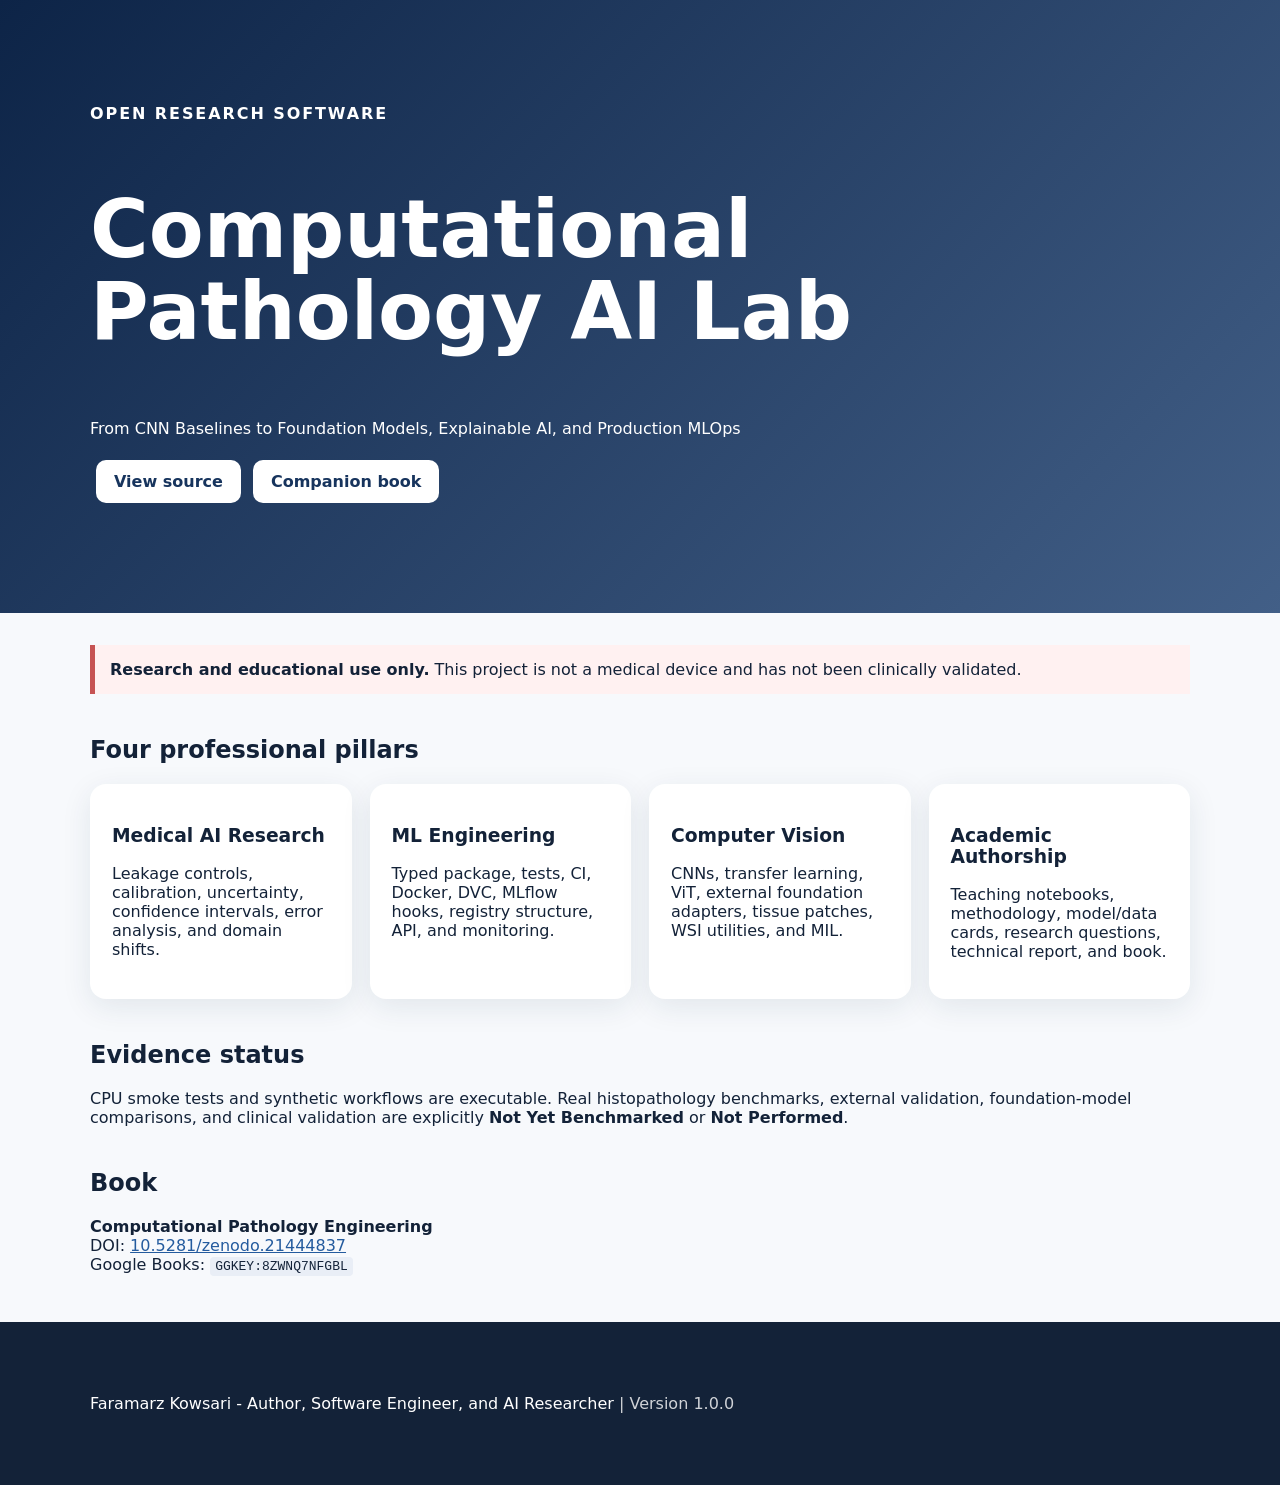
==== website/index.html @ 9e193495 "Transform project into Computational Pathology AI Lab v1.0.0 Rebuild the original CU Boulder cancer " ====
<!doctype html><html lang="en"><head>
<meta charset="utf-8"><meta name="viewport" content="width=device-width,initial-scale=1">
<title>Computational Pathology AI Lab | Faramarz Kowsari</title>
<meta name="description" content="Production-oriented computational pathology research platform: CNNs, transformers, foundation adapters, whole-slide MIL, explainable AI, uncertainty, MLOps, API, and academic documentation.">
<link rel="canonical" href="https://FaramarzKowsari.github.io/computational-pathology-ai-lab/">
<meta property="og:title" content="Computational Pathology AI Lab"><meta property="og:description" content="From CNN baselines to foundation models, explainable AI, and production MLOps."><meta property="og:type" content="website"><meta property="og:url" content="https://FaramarzKowsari.github.io/computational-pathology-ai-lab/"><meta property="og:image" content="https://FaramarzKowsari.github.io/computational-pathology-ai-lab/assets/social-preview.png">
<meta name="twitter:card" content="summary_large_image"><meta name="twitter:title" content="Computational Pathology AI Lab"><meta name="twitter:description" content="Research, engineering, computer vision, MLOps, and technical authorship in one reproducible platform.">
<link rel="stylesheet" href="style.css">
<script type="application/ld+json">{
"@context":"https://schema.org","@type":"SoftwareSourceCode","name":"Computational Pathology AI Lab","description":"Production-oriented computational pathology research platform for cancer detection, explainable AI, uncertainty, whole-slide learning, and MLOps.","codeRepository":"https://github.com/FaramarzKowsari/computational-pathology-ai-lab","programmingLanguage":"Python","license":"https://opensource.org/licenses/MIT","version":"1.0.0","author":{"@type":"Person","name":"Faramarz Kowsari","sameAs":["https://orcid.org/0000-0003-1692-0453","https://github.com/FaramarzKowsari","https://www.linkedin.com/in/faramarzkowsari/"]},"isBasedOn":{"@type":"CreativeWork","name":"Deep Learning Cancer Detection - University of Colorado Boulder project"},"citation":{"@type":"Book","name":"Computational Pathology Engineering","identifier":["https://doi.org/10.5281/zenodo.21444837","GGKEY:8ZWNQ7NFGBL"]}}
</script>
<script type="application/ld+json">{"@context":"https://schema.org","@type":"Book","name":"Computational Pathology Engineering","alternativeHeadline":"From Histology Patches and CNNs to Whole-Slide Foundation Models, Explainable AI, and Production MLOps","author":{"@type":"Person","name":"Faramarz Kowsari"},"identifier":["https://doi.org/10.5281/zenodo.21444837","GGKEY:8ZWNQ7NFGBL"],"url":"book.html"}</script>
</head><body>
<section class="hero"><div class="wrap"><div class="eyebrow">Open research software</div><h1>Computational Pathology AI Lab</h1><p>From CNN Baselines to Foundation Models, Explainable AI, and Production MLOps</p><a class="button" href="https://github.com/FaramarzKowsari/computational-pathology-ai-lab">View source</a><a class="button" href="book.html">Companion book</a></div></section>
<main class="wrap"><div class="notice"><strong>Research and educational use only.</strong> This project is not a medical device and has not been clinically validated.</div>
<h2>Four professional pillars</h2><div class="grid"><div class="card"><h3>Medical AI Research</h3><p>Leakage controls, calibration, uncertainty, confidence intervals, error analysis, and domain shifts.</p></div><div class="card"><h3>ML Engineering</h3><p>Typed package, tests, CI, Docker, DVC, MLflow hooks, registry structure, API, and monitoring.</p></div><div class="card"><h3>Computer Vision</h3><p>CNNs, transfer learning, ViT, external foundation adapters, tissue patches, WSI utilities, and MIL.</p></div><div class="card"><h3>Academic Authorship</h3><p>Teaching notebooks, methodology, model/data cards, research questions, technical report, and book.</p></div></div>
<h2>Evidence status</h2><p>CPU smoke tests and synthetic workflows are executable. Real histopathology benchmarks, external validation, foundation-model comparisons, and clinical validation are explicitly <strong>Not Yet Benchmarked</strong> or <strong>Not Performed</strong>.</p>
<h2>Book</h2><p><strong>Computational Pathology Engineering</strong><br>DOI: <a href="https://doi.org/10.5281/zenodo.21444837">10.5281/zenodo.21444837</a><br>Google Books: <code>GGKEY:8ZWNQ7NFGBL</code></p>
</main><footer class="dark"><div class="wrap">Faramarz Kowsari - Author, Software Engineer, and AI Researcher <span class="meta">| Version 1.0.0</span></div></footer></body></html>
---- website/style.css ----
:root{font-family:Inter,system-ui,sans-serif;color:#132238;background:#f7f9fc}body{margin:0}.wrap{max-width:1100px;margin:auto;padding:32px}.hero{background:linear-gradient(135deg,#0d2447,#425f87);color:white;padding:72px 0}.eyebrow{text-transform:uppercase;letter-spacing:.12em;font-weight:700}.grid{display:grid;grid-template-columns:repeat(auto-fit,minmax(220px,1fr));gap:18px}.card{background:white;padding:22px;border-radius:16px;box-shadow:0 8px 30px #18304b18}.button{display:inline-block;padding:12px 18px;background:#fff;color:#17345d;border-radius:10px;text-decoration:none;font-weight:700;margin:6px}.dark{background:#132238;color:#fff;padding:40px 0}a{color:#245b9e}code{background:#e9eef6;padding:2px 5px;border-radius:4px}.notice{border-left:5px solid #c65353;padding:15px;background:#fff1f1}footer{padding:30px 0}.meta{opacity:.8}h1{font-size:clamp(2.4rem,7vw,5rem);line-height:1.02}h2{margin-top:42px}
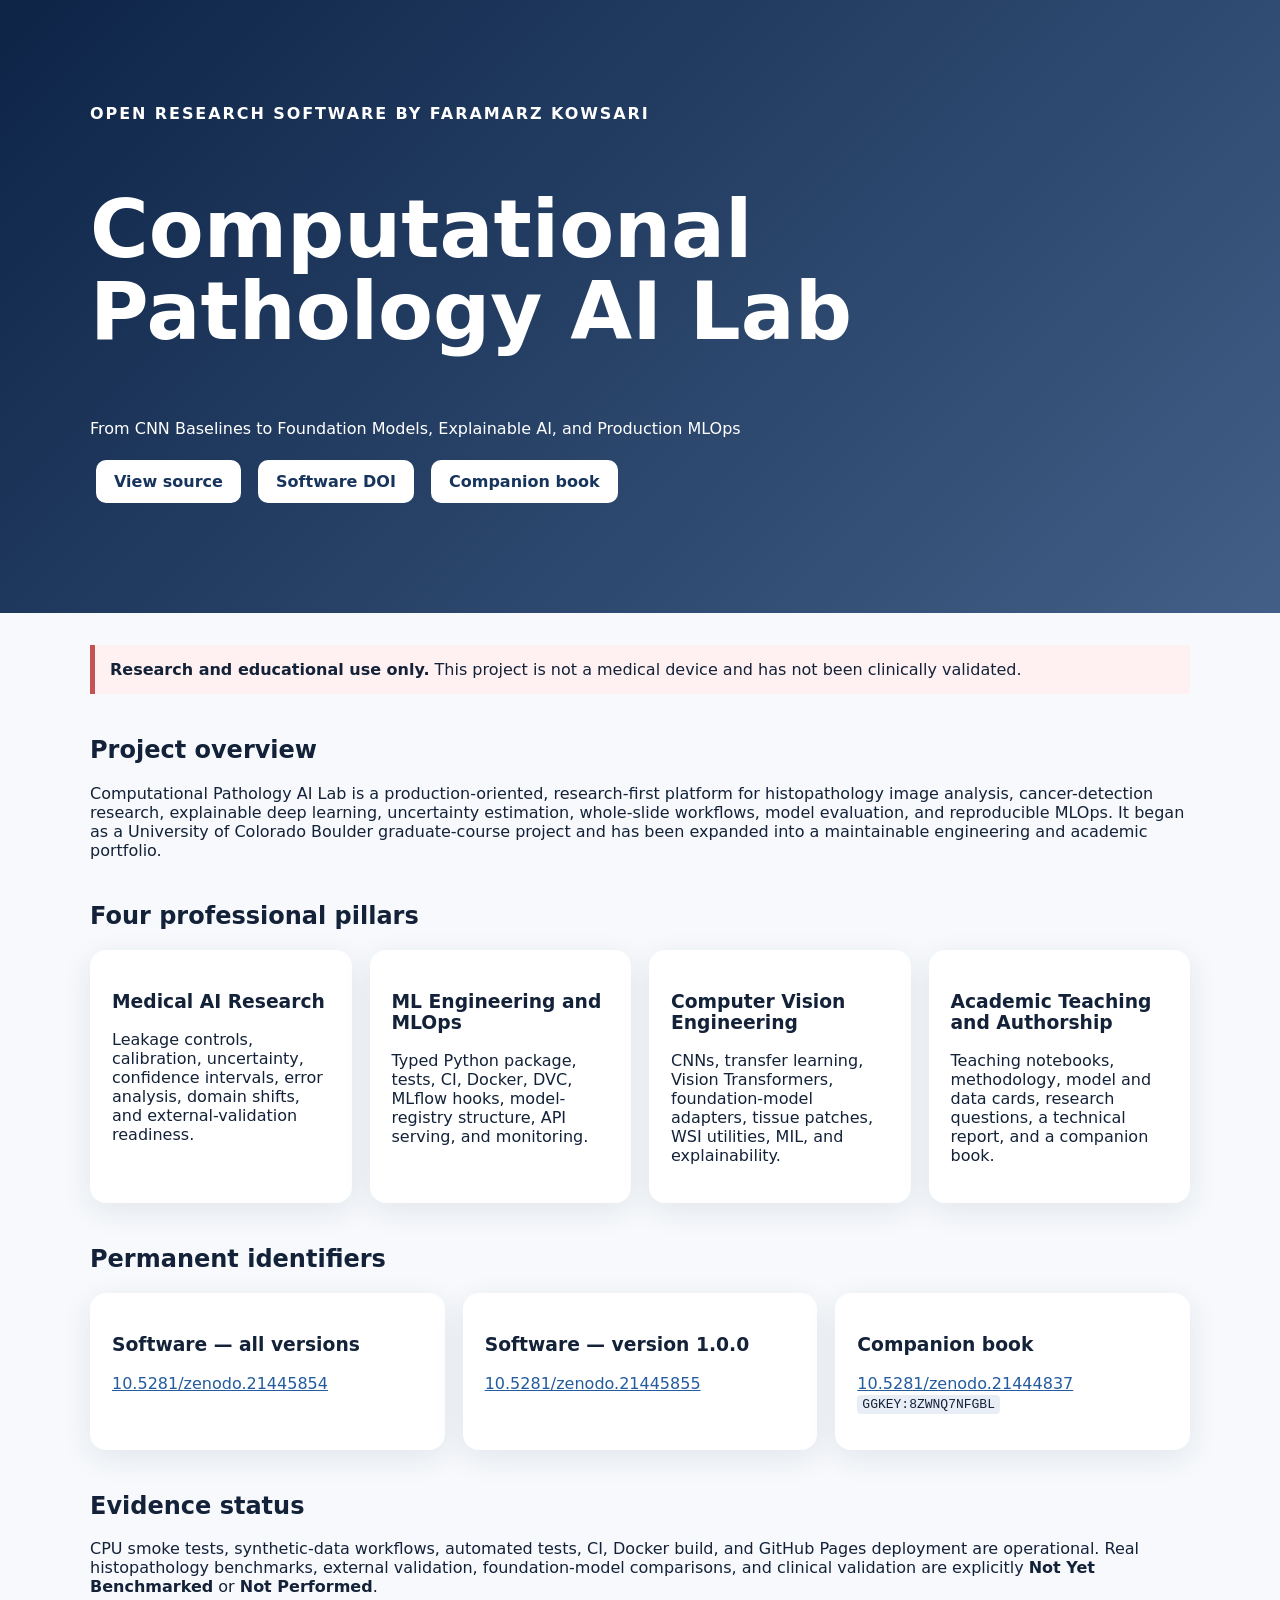
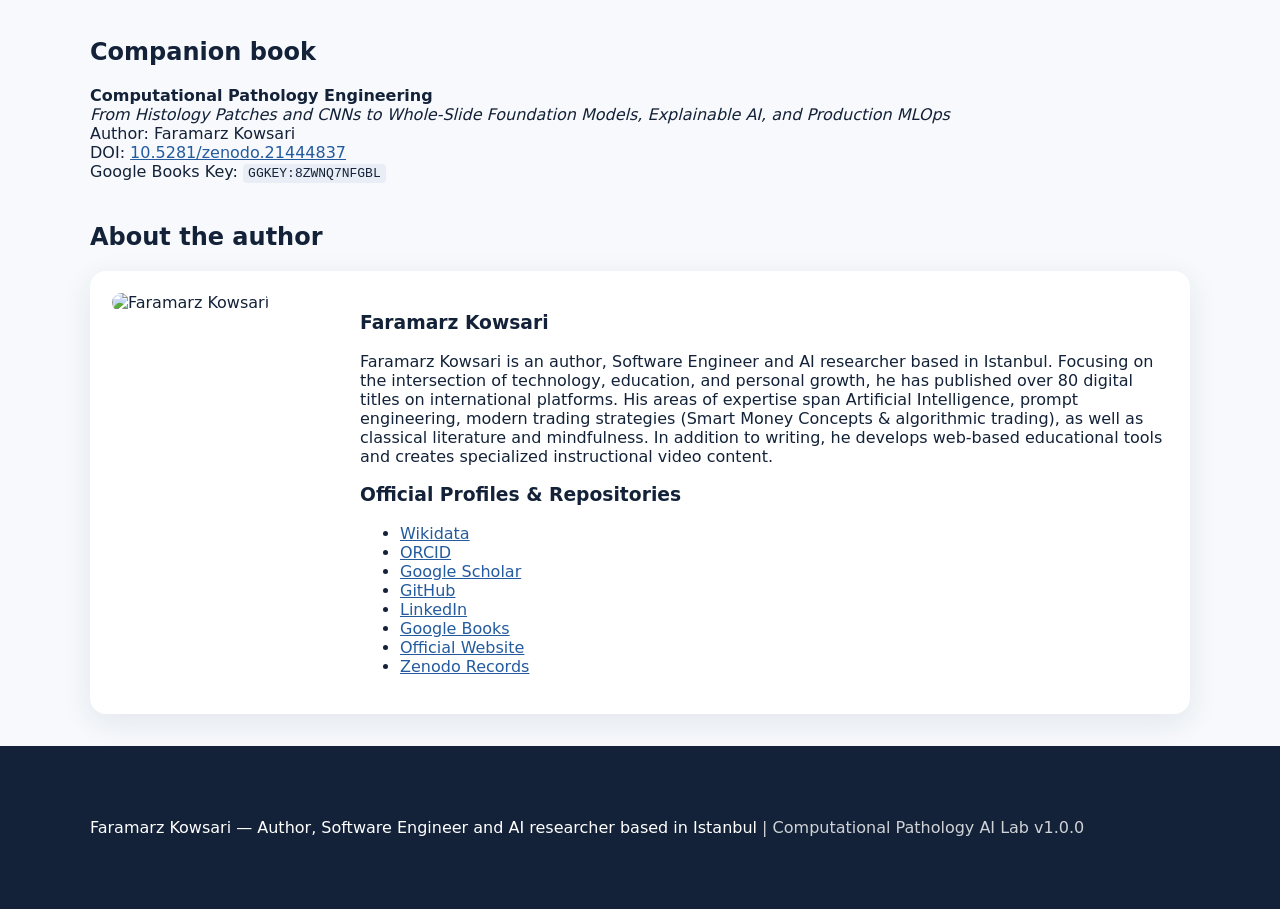
==== commit d1e52939: "Add permanent DOIs and unified author entity metadata Update README and GitHub Pages with the Zenodo" ====
--- a/website/index.html
+++ b/website/index.html
@@ -1,19 +1,121 @@
-<!doctype html><html lang="en"><head>
-<meta charset="utf-8"><meta name="viewport" content="width=device-width,initial-scale=1">
-<title>Computational Pathology AI Lab | Faramarz Kowsari</title>
-<meta name="description" content="Production-oriented computational pathology research platform: CNNs, transformers, foundation adapters, whole-slide MIL, explainable AI, uncertainty, MLOps, API, and academic documentation.">
-<link rel="canonical" href="https://FaramarzKowsari.github.io/computational-pathology-ai-lab/">
-<meta property="og:title" content="Computational Pathology AI Lab"><meta property="og:description" content="From CNN baselines to foundation models, explainable AI, and production MLOps."><meta property="og:type" content="website"><meta property="og:url" content="https://FaramarzKowsari.github.io/computational-pathology-ai-lab/"><meta property="og:image" content="https://FaramarzKowsari.github.io/computational-pathology-ai-lab/assets/social-preview.png">
-<meta name="twitter:card" content="summary_large_image"><meta name="twitter:title" content="Computational Pathology AI Lab"><meta name="twitter:description" content="Research, engineering, computer vision, MLOps, and technical authorship in one reproducible platform.">
-<link rel="stylesheet" href="style.css">
-<script type="application/ld+json">{
-"@context":"https://schema.org","@type":"SoftwareSourceCode","name":"Computational Pathology AI Lab","description":"Production-oriented computational pathology research platform for cancer detection, explainable AI, uncertainty, whole-slide learning, and MLOps.","codeRepository":"https://github.com/FaramarzKowsari/computational-pathology-ai-lab","programmingLanguage":"Python","license":"https://opensource.org/licenses/MIT","version":"1.0.0","author":{"@type":"Person","name":"Faramarz Kowsari","sameAs":["https://orcid.org/0000-0003-1692-0453","https://github.com/FaramarzKowsari","https://www.linkedin.com/in/faramarzkowsari/"]},"isBasedOn":{"@type":"CreativeWork","name":"Deep Learning Cancer Detection - University of Colorado Boulder project"},"citation":{"@type":"Book","name":"Computational Pathology Engineering","identifier":["https://doi.org/10.5281/zenodo.21444837","GGKEY:8ZWNQ7NFGBL"]}}
-</script>
-<script type="application/ld+json">{"@context":"https://schema.org","@type":"Book","name":"Computational Pathology Engineering","alternativeHeadline":"From Histology Patches and CNNs to Whole-Slide Foundation Models, Explainable AI, and Production MLOps","author":{"@type":"Person","name":"Faramarz Kowsari"},"identifier":["https://doi.org/10.5281/zenodo.21444837","GGKEY:8ZWNQ7NFGBL"],"url":"book.html"}</script>
-</head><body>
-<section class="hero"><div class="wrap"><div class="eyebrow">Open research software</div><h1>Computational Pathology AI Lab</h1><p>From CNN Baselines to Foundation Models, Explainable AI, and Production MLOps</p><a class="button" href="https://github.com/FaramarzKowsari/computational-pathology-ai-lab">View source</a><a class="button" href="book.html">Companion book</a></div></section>
-<main class="wrap"><div class="notice"><strong>Research and educational use only.</strong> This project is not a medical device and has not been clinically validated.</div>
-<h2>Four professional pillars</h2><div class="grid"><div class="card"><h3>Medical AI Research</h3><p>Leakage controls, calibration, uncertainty, confidence intervals, error analysis, and domain shifts.</p></div><div class="card"><h3>ML Engineering</h3><p>Typed package, tests, CI, Docker, DVC, MLflow hooks, registry structure, API, and monitoring.</p></div><div class="card"><h3>Computer Vision</h3><p>CNNs, transfer learning, ViT, external foundation adapters, tissue patches, WSI utilities, and MIL.</p></div><div class="card"><h3>Academic Authorship</h3><p>Teaching notebooks, methodology, model/data cards, research questions, technical report, and book.</p></div></div>
-<h2>Evidence status</h2><p>CPU smoke tests and synthetic workflows are executable. Real histopathology benchmarks, external validation, foundation-model comparisons, and clinical validation are explicitly <strong>Not Yet Benchmarked</strong> or <strong>Not Performed</strong>.</p>
-<h2>Book</h2><p><strong>Computational Pathology Engineering</strong><br>DOI: <a href="https://doi.org/10.5281/zenodo.21444837">10.5281/zenodo.21444837</a><br>Google Books: <code>GGKEY:8ZWNQ7NFGBL</code></p>
-</main><footer class="dark"><div class="wrap">Faramarz Kowsari - Author, Software Engineer, and AI Researcher <span class="meta">| Version 1.0.0</span></div></footer></body></html>
+<!doctype html>
+<html lang="en">
+<head>
+  <meta charset="utf-8">
+  <meta name="viewport" content="width=device-width,initial-scale=1">
+  <title>Computational Pathology AI Lab | Faramarz Kowsari</title>
+  <meta name="description" content="Computational Pathology AI Lab by Faramarz Kowsari: cancer detection, deep learning, explainable AI, whole-slide imaging, foundation-model adapters, and reproducible MLOps.">
+  <meta name="author" content="Faramarz Kowsari">
+  <meta name="robots" content="index,follow,max-image-preview:large">
+  <meta name="theme-color" content="#0d2447">
+  <link rel="canonical" href="https://faramarzkowsari.github.io/computational-pathology-ai-lab/">
+  <link rel="author" href="https://faramarzkowsari.github.io/">
+  <meta property="og:site_name" content="Faramarz Kowsari — Official Website">
+  <meta property="og:title" content="Computational Pathology AI Lab">
+  <meta property="og:description" content="From CNN baselines to foundation models, explainable AI, and production MLOps.">
+  <meta property="og:type" content="website">
+  <meta property="og:url" content="https://faramarzkowsari.github.io/computational-pathology-ai-lab/">
+  <meta property="og:image" content="https://faramarzkowsari.github.io/computational-pathology-ai-lab/assets/social-preview.png">
+  <meta property="og:image:alt" content="Computational Pathology AI Lab by Faramarz Kowsari">
+  <meta name="twitter:card" content="summary_large_image">
+  <meta name="twitter:title" content="Computational Pathology AI Lab">
+  <meta name="twitter:description" content="Medical AI research, computer vision, MLOps, and academic technical authorship in one reproducible platform.">
+  <meta name="twitter:image" content="https://faramarzkowsari.github.io/computational-pathology-ai-lab/assets/social-preview.png">
+  <link rel="stylesheet" href="style.css">
+  <script type="application/ld+json">{"@context":"https://schema.org","@graph":[{"@type":"Person","@id":"https://faramarzkowsari.github.io/#faramarz-kowsari","name":"Faramarz Kowsari","alternateName":"FaramarzKowsari","description":"Faramarz Kowsari is an author, Software Engineer and AI researcher based in Istanbul. Focusing on the intersection of technology, education, and personal growth, he has published over 80 digital titles on international platforms. His areas of expertise span Artificial Intelligence, prompt engineering, modern trading strategies (Smart Money Concepts & algorithmic trading), as well as classical literature and mindfulness. In addition to writing, he develops web-based educational tools and creates specialized instructional video content.","image":"https://avatars.githubusercontent.com/u/105053743?v=4","url":"https://faramarzkowsari.github.io/","jobTitle":["Author","Software Engineer","AI Researcher"],"homeLocation":{"@type":"Place","name":"Istanbul, Türkiye"},"identifier":[{"@type":"PropertyValue","propertyID":"ORCID","value":"0000-0003-1692-0453"},{"@type":"PropertyValue","propertyID":"Wikidata","value":"Q140389378"}],"sameAs":["https://www.wikidata.org/wiki/Q140389378","https://orcid.org/0000-0003-1692-0453","https://scholar.google.com/citations?user=G7tP5WMAAAAJ&hl=en","https://github.com/FaramarzKowsari","https://www.linkedin.com/in/faramarzkowsari","https://play.google.com/store/search?q=Faramarz_Kowsari&c=books","https://zenodo.org/search?q=creators.orcid%3A%220000-0003-1692-0453%22&l=list&p=1&s=10&sort=bestmatch"]},{"@type":"WebSite","@id":"https://faramarzkowsari.github.io/#website","url":"https://faramarzkowsari.github.io/","name":"Faramarz Kowsari — Official Website","publisher":{"@id":"https://faramarzkowsari.github.io/#faramarz-kowsari"}},{"@type":"WebPage","@id":"https://faramarzkowsari.github.io/computational-pathology-ai-lab/#webpage","url":"https://faramarzkowsari.github.io/computational-pathology-ai-lab/","name":"Computational Pathology AI Lab | Faramarz Kowsari","description":"Production-oriented computational pathology research platform for cancer detection, explainable AI, uncertainty, whole-slide learning, and reproducible MLOps.","isPartOf":{"@id":"https://faramarzkowsari.github.io/#website"},"about":[{"@id":"https://faramarzkowsari.github.io/#faramarz-kowsari"},{"@id":"https://faramarzkowsari.github.io/computational-pathology-ai-lab/#software"}],"mainEntity":{"@id":"https://faramarzkowsari.github.io/computational-pathology-ai-lab/#software"},"author":{"@id":"https://faramarzkowsari.github.io/#faramarz-kowsari"}},{"@type":"SoftwareSourceCode","@id":"https://faramarzkowsari.github.io/computational-pathology-ai-lab/#software","name":"Computational Pathology AI Lab","alternateName":"computational-pathology-ai-lab","description":"A production-oriented, research-first platform for computational pathology, cancer detection, deep learning, explainable AI, uncertainty estimation, whole-slide imaging, foundation-model adapters, and MLOps.","url":"https://faramarzkowsari.github.io/computational-pathology-ai-lab/","codeRepository":"https://github.com/FaramarzKowsari/computational-pathology-ai-lab","downloadUrl":"https://github.com/FaramarzKowsari/computational-pathology-ai-lab/releases/tag/v1.0.0","programmingLanguage":"Python","runtimePlatform":"Python 3.11+","version":"1.0.0","datePublished":"2026-07-19","license":"https://opensource.org/licenses/MIT","author":{"@id":"https://faramarzkowsari.github.io/#faramarz-kowsari"},"creator":{"@id":"https://faramarzkowsari.github.io/#faramarz-kowsari"},"identifier":[{"@type":"PropertyValue","propertyID":"Zenodo Concept DOI","value":"10.5281/zenodo.21445854","url":"https://doi.org/10.5281/zenodo.21445854"},{"@type":"PropertyValue","propertyID":"Zenodo Version DOI","value":"10.5281/zenodo.21445855","url":"https://doi.org/10.5281/zenodo.21445855"}],"sameAs":["https://github.com/FaramarzKowsari/computational-pathology-ai-lab","https://doi.org/10.5281/zenodo.21445854","https://doi.org/10.5281/zenodo.21445855"],"isBasedOn":{"@type":"CreativeWork","name":"Deep Learning Cancer Detection — University of Colorado Boulder graduate-course project"},"citation":{"@id":"https://faramarzkowsari.github.io/computational-pathology-ai-lab/#book"}},{"@type":"Book","@id":"https://faramarzkowsari.github.io/computational-pathology-ai-lab/#book","name":"Computational Pathology Engineering","alternativeHeadline":"From Histology Patches and CNNs to Whole-Slide Foundation Models, Explainable AI, and Production MLOps","author":{"@id":"https://faramarzkowsari.github.io/#faramarz-kowsari"},"url":"https://faramarzkowsari.github.io/computational-pathology-ai-lab/book.html","identifier":[{"@type":"PropertyValue","propertyID":"DOI","value":"10.5281/zenodo.21444837","url":"https://doi.org/10.5281/zenodo.21444837"},{"@type":"PropertyValue","propertyID":"Google Books Key","value":"GGKEY:8ZWNQ7NFGBL"}],"sameAs":["https://doi.org/10.5281/zenodo.21444837"]}]}</script>
+</head>
+<body>
+  <section class="hero">
+    <div class="wrap">
+      <div class="eyebrow">Open research software by Faramarz Kowsari</div>
+      <h1>Computational Pathology AI Lab</h1>
+      <p>From CNN Baselines to Foundation Models, Explainable AI, and Production MLOps</p>
+      <a class="button" href="https://github.com/FaramarzKowsari/computational-pathology-ai-lab">View source</a>
+      <a class="button" href="https://doi.org/10.5281/zenodo.21445854">Software DOI</a>
+      <a class="button" href="book.html">Companion book</a>
+    </div>
+  </section>
+
+  <main class="wrap">
+    <div class="notice">
+      <strong>Research and educational use only.</strong>
+      This project is not a medical device and has not been clinically validated.
+    </div>
+
+    <h2>Project overview</h2>
+    <p>
+      Computational Pathology AI Lab is a production-oriented, research-first platform for
+      histopathology image analysis, cancer-detection research, explainable deep learning,
+      uncertainty estimation, whole-slide workflows, model evaluation, and reproducible MLOps.
+      It began as a University of Colorado Boulder graduate-course project and has been expanded
+      into a maintainable engineering and academic portfolio.
+    </p>
+
+    <h2>Four professional pillars</h2>
+    <div class="grid">
+      <div class="card"><h3>Medical AI Research</h3><p>Leakage controls, calibration, uncertainty, confidence intervals, error analysis, domain shifts, and external-validation readiness.</p></div>
+      <div class="card"><h3>ML Engineering and MLOps</h3><p>Typed Python package, tests, CI, Docker, DVC, MLflow hooks, model-registry structure, API serving, and monitoring.</p></div>
+      <div class="card"><h3>Computer Vision Engineering</h3><p>CNNs, transfer learning, Vision Transformers, foundation-model adapters, tissue patches, WSI utilities, MIL, and explainability.</p></div>
+      <div class="card"><h3>Academic Teaching and Authorship</h3><p>Teaching notebooks, methodology, model and data cards, research questions, a technical report, and a companion book.</p></div>
+    </div>
+
+    <h2>Permanent identifiers</h2>
+    <div class="grid">
+      <div class="card"><h3>Software — all versions</h3><p><a href="https://doi.org/10.5281/zenodo.21445854">10.5281/zenodo.21445854</a></p></div>
+      <div class="card"><h3>Software — version 1.0.0</h3><p><a href="https://doi.org/10.5281/zenodo.21445855">10.5281/zenodo.21445855</a></p></div>
+      <div class="card"><h3>Companion book</h3><p><a href="https://doi.org/10.5281/zenodo.21444837">10.5281/zenodo.21444837</a><br><code>GGKEY:8ZWNQ7NFGBL</code></p></div>
+    </div>
+
+    <h2>Evidence status</h2>
+    <p>
+      CPU smoke tests, synthetic-data workflows, automated tests, CI, Docker build, and GitHub
+      Pages deployment are operational. Real histopathology benchmarks, external validation,
+      foundation-model comparisons, and clinical validation are explicitly
+      <strong>Not Yet Benchmarked</strong> or <strong>Not Performed</strong>.
+    </p>
+
+    <h2>Companion book</h2>
+    <p>
+      <strong>Computational Pathology Engineering</strong><br>
+      <em>From Histology Patches and CNNs to Whole-Slide Foundation Models, Explainable AI, and Production MLOps</em><br>
+      Author: Faramarz Kowsari<br>
+      DOI: <a href="https://doi.org/10.5281/zenodo.21444837">10.5281/zenodo.21444837</a><br>
+      Google Books Key: <code>GGKEY:8ZWNQ7NFGBL</code>
+    </p>
+
+    <h2>About the author</h2>
+    <div class="card" style="display:grid;grid-template-columns:minmax(160px,220px) 1fr;gap:28px;align-items:start">
+      <div>
+        <img src="https://avatars.githubusercontent.com/u/105053743?v=4"
+             alt="Faramarz Kowsari"
+             width="220"
+             height="220"
+             loading="lazy"
+             style="width:100%;height:auto;border-radius:18px">
+      </div>
+      <div>
+        <h3>Faramarz Kowsari</h3>
+        <p>Faramarz Kowsari is an author, Software Engineer and AI researcher based in Istanbul. Focusing on the intersection of technology, education, and personal growth, he has published over 80 digital titles on international platforms. His areas of expertise span Artificial Intelligence, prompt engineering, modern trading strategies (Smart Money Concepts &amp; algorithmic trading), as well as classical literature and mindfulness. In addition to writing, he develops web-based educational tools and creates specialized instructional video content.</p>
+        <h3>Official Profiles &amp; Repositories</h3>
+        <ul>
+          <li><a href="https://www.wikidata.org/wiki/Q140389378">Wikidata</a></li>
+          <li><a href="https://orcid.org/0000-0003-1692-0453">ORCID</a></li>
+          <li><a href="https://scholar.google.com/citations?user=G7tP5WMAAAAJ&amp;hl=en">Google Scholar</a></li>
+          <li><a href="https://github.com/FaramarzKowsari">GitHub</a></li>
+          <li><a href="https://www.linkedin.com/in/faramarzkowsari">LinkedIn</a></li>
+          <li><a href="https://play.google.com/store/search?q=Faramarz_Kowsari&amp;c=books">Google Books</a></li>
+          <li><a href="https://faramarzkowsari.github.io/">Official Website</a></li>
+          <li><a href="https://zenodo.org/search?q=creators.orcid%3A%220000-0003-1692-0453%22&amp;l=list&amp;p=1&amp;s=10&amp;sort=bestmatch">Zenodo Records</a></li>
+        </ul>
+      </div>
+    </div>
+  </main>
+
+  <footer class="dark">
+    <div class="wrap">
+      Faramarz Kowsari — Author, Software Engineer and AI researcher based in Istanbul
+      <span class="meta"> | Computational Pathology AI Lab v1.0.0</span>
+    </div>
+  </footer>
+</body>
+</html>
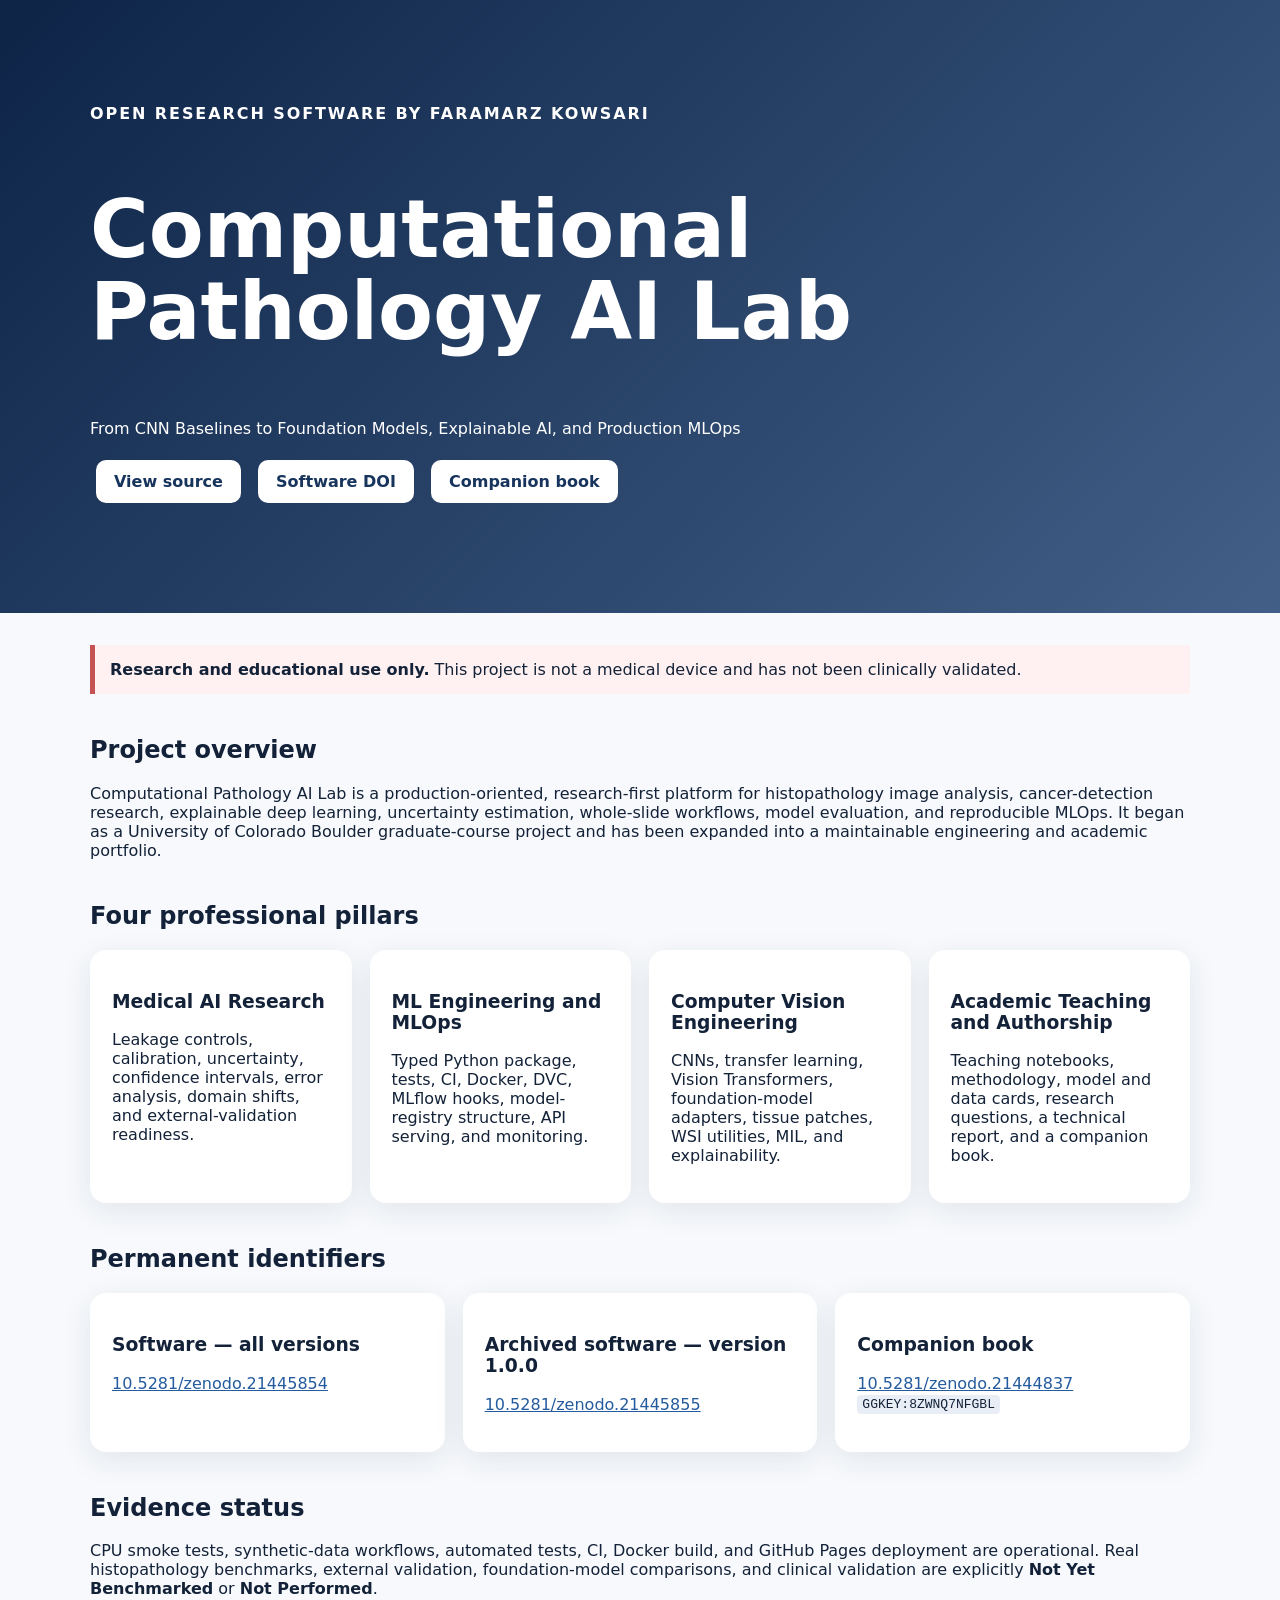
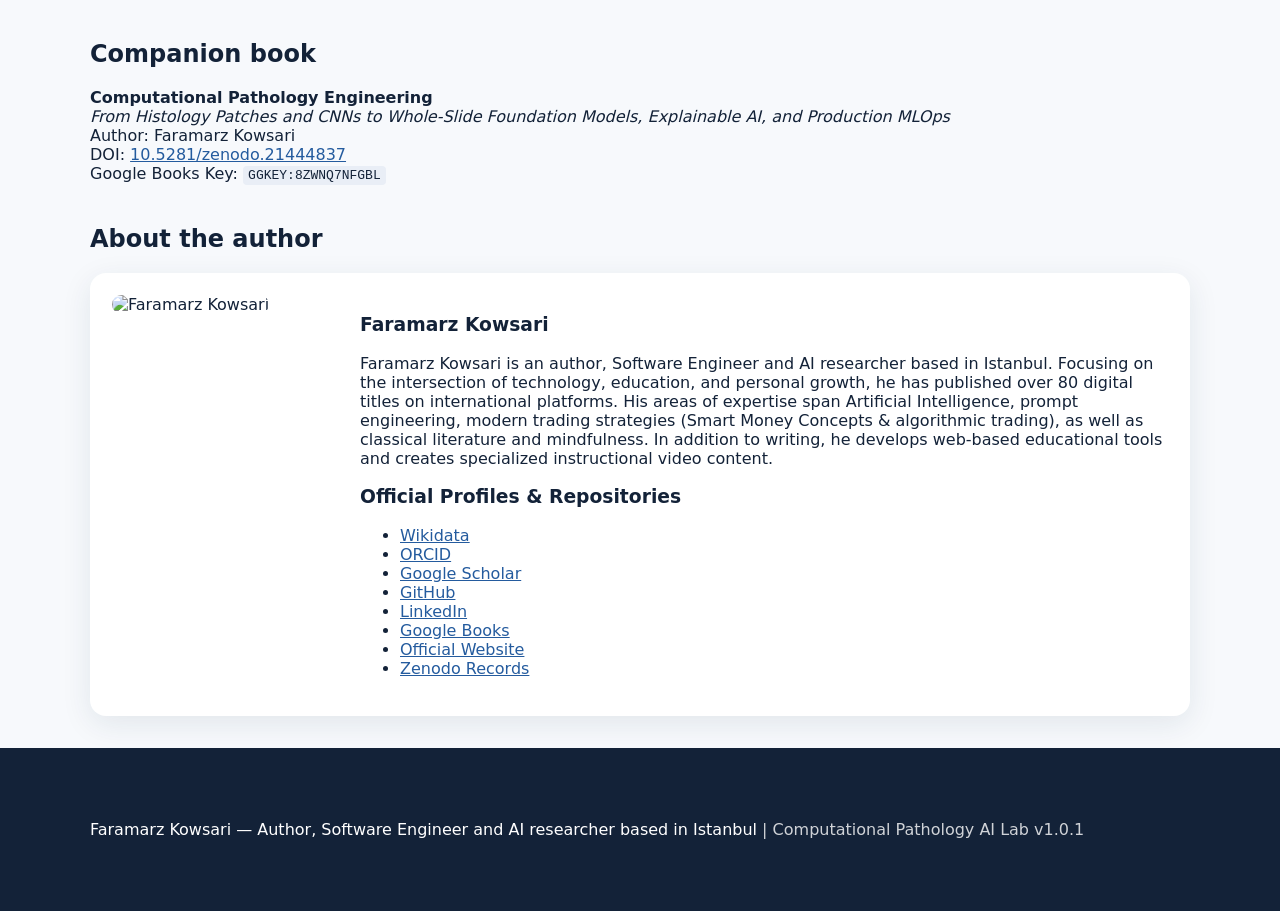
==== commit 0dcf6491: "Prepare metadata and citations for v1.0.1 Synchronize version metadata, Zenodo concept DOI, archived" ====
--- a/website/index.html
+++ b/website/index.html
@@ -22,7 +22,7 @@
   <meta name="twitter:description" content="Medical AI research, computer vision, MLOps, and academic technical authorship in one reproducible platform.">
   <meta name="twitter:image" content="https://faramarzkowsari.github.io/computational-pathology-ai-lab/assets/social-preview.png">
   <link rel="stylesheet" href="style.css">
-  <script type="application/ld+json">{"@context":"https://schema.org","@graph":[{"@type":"Person","@id":"https://faramarzkowsari.github.io/#faramarz-kowsari","name":"Faramarz Kowsari","alternateName":"FaramarzKowsari","description":"Faramarz Kowsari is an author, Software Engineer and AI researcher based in Istanbul. Focusing on the intersection of technology, education, and personal growth, he has published over 80 digital titles on international platforms. His areas of expertise span Artificial Intelligence, prompt engineering, modern trading strategies (Smart Money Concepts & algorithmic trading), as well as classical literature and mindfulness. In addition to writing, he develops web-based educational tools and creates specialized instructional video content.","image":"https://avatars.githubusercontent.com/u/105053743?v=4","url":"https://faramarzkowsari.github.io/","jobTitle":["Author","Software Engineer","AI Researcher"],"homeLocation":{"@type":"Place","name":"Istanbul, Türkiye"},"identifier":[{"@type":"PropertyValue","propertyID":"ORCID","value":"0000-0003-1692-0453"},{"@type":"PropertyValue","propertyID":"Wikidata","value":"Q140389378"}],"sameAs":["https://www.wikidata.org/wiki/Q140389378","https://orcid.org/0000-0003-1692-0453","https://scholar.google.com/citations?user=G7tP5WMAAAAJ&hl=en","https://github.com/FaramarzKowsari","https://www.linkedin.com/in/faramarzkowsari","https://play.google.com/store/search?q=Faramarz_Kowsari&c=books","https://zenodo.org/search?q=creators.orcid%3A%220000-0003-1692-0453%22&l=list&p=1&s=10&sort=bestmatch"]},{"@type":"WebSite","@id":"https://faramarzkowsari.github.io/#website","url":"https://faramarzkowsari.github.io/","name":"Faramarz Kowsari — Official Website","publisher":{"@id":"https://faramarzkowsari.github.io/#faramarz-kowsari"}},{"@type":"WebPage","@id":"https://faramarzkowsari.github.io/computational-pathology-ai-lab/#webpage","url":"https://faramarzkowsari.github.io/computational-pathology-ai-lab/","name":"Computational Pathology AI Lab | Faramarz Kowsari","description":"Production-oriented computational pathology research platform for cancer detection, explainable AI, uncertainty, whole-slide learning, and reproducible MLOps.","isPartOf":{"@id":"https://faramarzkowsari.github.io/#website"},"about":[{"@id":"https://faramarzkowsari.github.io/#faramarz-kowsari"},{"@id":"https://faramarzkowsari.github.io/computational-pathology-ai-lab/#software"}],"mainEntity":{"@id":"https://faramarzkowsari.github.io/computational-pathology-ai-lab/#software"},"author":{"@id":"https://faramarzkowsari.github.io/#faramarz-kowsari"}},{"@type":"SoftwareSourceCode","@id":"https://faramarzkowsari.github.io/computational-pathology-ai-lab/#software","name":"Computational Pathology AI Lab","alternateName":"computational-pathology-ai-lab","description":"A production-oriented, research-first platform for computational pathology, cancer detection, deep learning, explainable AI, uncertainty estimation, whole-slide imaging, foundation-model adapters, and MLOps.","url":"https://faramarzkowsari.github.io/computational-pathology-ai-lab/","codeRepository":"https://github.com/FaramarzKowsari/computational-pathology-ai-lab","downloadUrl":"https://github.com/FaramarzKowsari/computational-pathology-ai-lab/releases/tag/v1.0.0","programmingLanguage":"Python","runtimePlatform":"Python 3.11+","version":"1.0.0","datePublished":"2026-07-19","license":"https://opensource.org/licenses/MIT","author":{"@id":"https://faramarzkowsari.github.io/#faramarz-kowsari"},"creator":{"@id":"https://faramarzkowsari.github.io/#faramarz-kowsari"},"identifier":[{"@type":"PropertyValue","propertyID":"Zenodo Concept DOI","value":"10.5281/zenodo.21445854","url":"https://doi.org/10.5281/zenodo.21445854"},{"@type":"PropertyValue","propertyID":"Zenodo Version DOI","value":"10.5281/zenodo.21445855","url":"https://doi.org/10.5281/zenodo.21445855"}],"sameAs":["https://github.com/FaramarzKowsari/computational-pathology-ai-lab","https://doi.org/10.5281/zenodo.21445854","https://doi.org/10.5281/zenodo.21445855"],"isBasedOn":{"@type":"CreativeWork","name":"Deep Learning Cancer Detection — University of Colorado Boulder graduate-course project"},"citation":{"@id":"https://faramarzkowsari.github.io/computational-pathology-ai-lab/#book"}},{"@type":"Book","@id":"https://faramarzkowsari.github.io/computational-pathology-ai-lab/#book","name":"Computational Pathology Engineering","alternativeHeadline":"From Histology Patches and CNNs to Whole-Slide Foundation Models, Explainable AI, and Production MLOps","author":{"@id":"https://faramarzkowsari.github.io/#faramarz-kowsari"},"url":"https://faramarzkowsari.github.io/computational-pathology-ai-lab/book.html","identifier":[{"@type":"PropertyValue","propertyID":"DOI","value":"10.5281/zenodo.21444837","url":"https://doi.org/10.5281/zenodo.21444837"},{"@type":"PropertyValue","propertyID":"Google Books Key","value":"GGKEY:8ZWNQ7NFGBL"}],"sameAs":["https://doi.org/10.5281/zenodo.21444837"]}]}</script>
+  <script type="application/ld+json">{"@context":"https://schema.org","@graph":[{"@type":"Person","@id":"https://faramarzkowsari.github.io/#faramarz-kowsari","name":"Faramarz Kowsari","alternateName":"FaramarzKowsari","description":"Faramarz Kowsari is an author, Software Engineer and AI researcher based in Istanbul. Focusing on the intersection of technology, education, and personal growth, he has published over 80 digital titles on international platforms. His areas of expertise span Artificial Intelligence, prompt engineering, modern trading strategies (Smart Money Concepts & algorithmic trading), as well as classical literature and mindfulness. In addition to writing, he develops web-based educational tools and creates specialized instructional video content.","image":"https://avatars.githubusercontent.com/u/105053743?v=4","url":"https://faramarzkowsari.github.io/","jobTitle":["Author","Software Engineer","AI Researcher"],"homeLocation":{"@type":"Place","name":"Istanbul, Türkiye"},"identifier":[{"@type":"PropertyValue","propertyID":"ORCID","value":"0000-0003-1692-0453"},{"@type":"PropertyValue","propertyID":"Wikidata","value":"Q140389378"}],"sameAs":["https://www.wikidata.org/wiki/Q140389378","https://orcid.org/0000-0003-1692-0453","https://scholar.google.com/citations?user=G7tP5WMAAAAJ&hl=en","https://github.com/FaramarzKowsari","https://www.linkedin.com/in/faramarzkowsari","https://play.google.com/store/search?q=Faramarz_Kowsari&c=books","https://zenodo.org/search?q=creators.orcid%3A%220000-0003-1692-0453%22&l=list&p=1&s=10&sort=bestmatch"]},{"@type":"WebSite","@id":"https://faramarzkowsari.github.io/#website","url":"https://faramarzkowsari.github.io/","name":"Faramarz Kowsari — Official Website","publisher":{"@id":"https://faramarzkowsari.github.io/#faramarz-kowsari"}},{"@type":"WebPage","@id":"https://faramarzkowsari.github.io/computational-pathology-ai-lab/#webpage","url":"https://faramarzkowsari.github.io/computational-pathology-ai-lab/","name":"Computational Pathology AI Lab | Faramarz Kowsari","description":"Production-oriented computational pathology research platform for cancer detection, explainable AI, uncertainty, whole-slide learning, and reproducible MLOps.","isPartOf":{"@id":"https://faramarzkowsari.github.io/#website"},"about":[{"@id":"https://faramarzkowsari.github.io/#faramarz-kowsari"},{"@id":"https://faramarzkowsari.github.io/computational-pathology-ai-lab/#software"}],"mainEntity":{"@id":"https://faramarzkowsari.github.io/computational-pathology-ai-lab/#software"},"author":{"@id":"https://faramarzkowsari.github.io/#faramarz-kowsari"}},{"@type":"SoftwareSourceCode","@id":"https://faramarzkowsari.github.io/computational-pathology-ai-lab/#software","name":"Computational Pathology AI Lab","alternateName":"computational-pathology-ai-lab","description":"A production-oriented, research-first platform for computational pathology, cancer detection, deep learning, explainable AI, uncertainty estimation, whole-slide imaging, foundation-model adapters, and MLOps.","url":"https://faramarzkowsari.github.io/computational-pathology-ai-lab/","codeRepository":"https://github.com/FaramarzKowsari/computational-pathology-ai-lab","downloadUrl":"https://github.com/FaramarzKowsari/computational-pathology-ai-lab/releases/tag/v1.0.0","programmingLanguage":"Python","runtimePlatform":"Python 3.11+","version":"1.0.1","datePublished":"2026-07-19","license":"https://opensource.org/licenses/MIT","author":{"@id":"https://faramarzkowsari.github.io/#faramarz-kowsari"},"creator":{"@id":"https://faramarzkowsari.github.io/#faramarz-kowsari"},"identifier":[{"@type":"PropertyValue","propertyID":"Zenodo Concept DOI","value":"10.5281/zenodo.21445854","url":"https://doi.org/10.5281/zenodo.21445854"},{"@type":"PropertyValue","propertyID":"Archived Zenodo Version DOI v1.0.0","value":"10.5281/zenodo.21445855","url":"https://doi.org/10.5281/zenodo.21445855"}],"sameAs":["https://github.com/FaramarzKowsari/computational-pathology-ai-lab","https://doi.org/10.5281/zenodo.21445854","https://doi.org/10.5281/zenodo.21445855"],"isBasedOn":{"@type":"CreativeWork","name":"Deep Learning Cancer Detection — University of Colorado Boulder graduate-course project"},"citation":{"@id":"https://faramarzkowsari.github.io/computational-pathology-ai-lab/#book"}},{"@type":"Book","@id":"https://faramarzkowsari.github.io/computational-pathology-ai-lab/#book","name":"Computational Pathology Engineering","alternativeHeadline":"From Histology Patches and CNNs to Whole-Slide Foundation Models, Explainable AI, and Production MLOps","author":{"@id":"https://faramarzkowsari.github.io/#faramarz-kowsari"},"url":"https://faramarzkowsari.github.io/computational-pathology-ai-lab/book.html","identifier":[{"@type":"PropertyValue","propertyID":"DOI","value":"10.5281/zenodo.21444837","url":"https://doi.org/10.5281/zenodo.21444837"},{"@type":"PropertyValue","propertyID":"Google Books Key","value":"GGKEY:8ZWNQ7NFGBL"}],"sameAs":["https://doi.org/10.5281/zenodo.21444837"]}]}</script>
 </head>
 <body>
   <section class="hero">
@@ -62,7 +62,7 @@
     <h2>Permanent identifiers</h2>
     <div class="grid">
       <div class="card"><h3>Software — all versions</h3><p><a href="https://doi.org/10.5281/zenodo.21445854">10.5281/zenodo.21445854</a></p></div>
-      <div class="card"><h3>Software — version 1.0.0</h3><p><a href="https://doi.org/10.5281/zenodo.21445855">10.5281/zenodo.21445855</a></p></div>
+      <div class="card"><h3>Archived software — version 1.0.0</h3><p><a href="https://doi.org/10.5281/zenodo.21445855">10.5281/zenodo.21445855</a></p></div>
       <div class="card"><h3>Companion book</h3><p><a href="https://doi.org/10.5281/zenodo.21444837">10.5281/zenodo.21444837</a><br><code>GGKEY:8ZWNQ7NFGBL</code></p></div>
     </div>
 
@@ -114,7 +114,7 @@
   <footer class="dark">
     <div class="wrap">
       Faramarz Kowsari — Author, Software Engineer and AI researcher based in Istanbul
-      <span class="meta"> | Computational Pathology AI Lab v1.0.0</span>
+      <span class="meta"> | Computational Pathology AI Lab v1.0.1</span>
     </div>
   </footer>
 </body>
